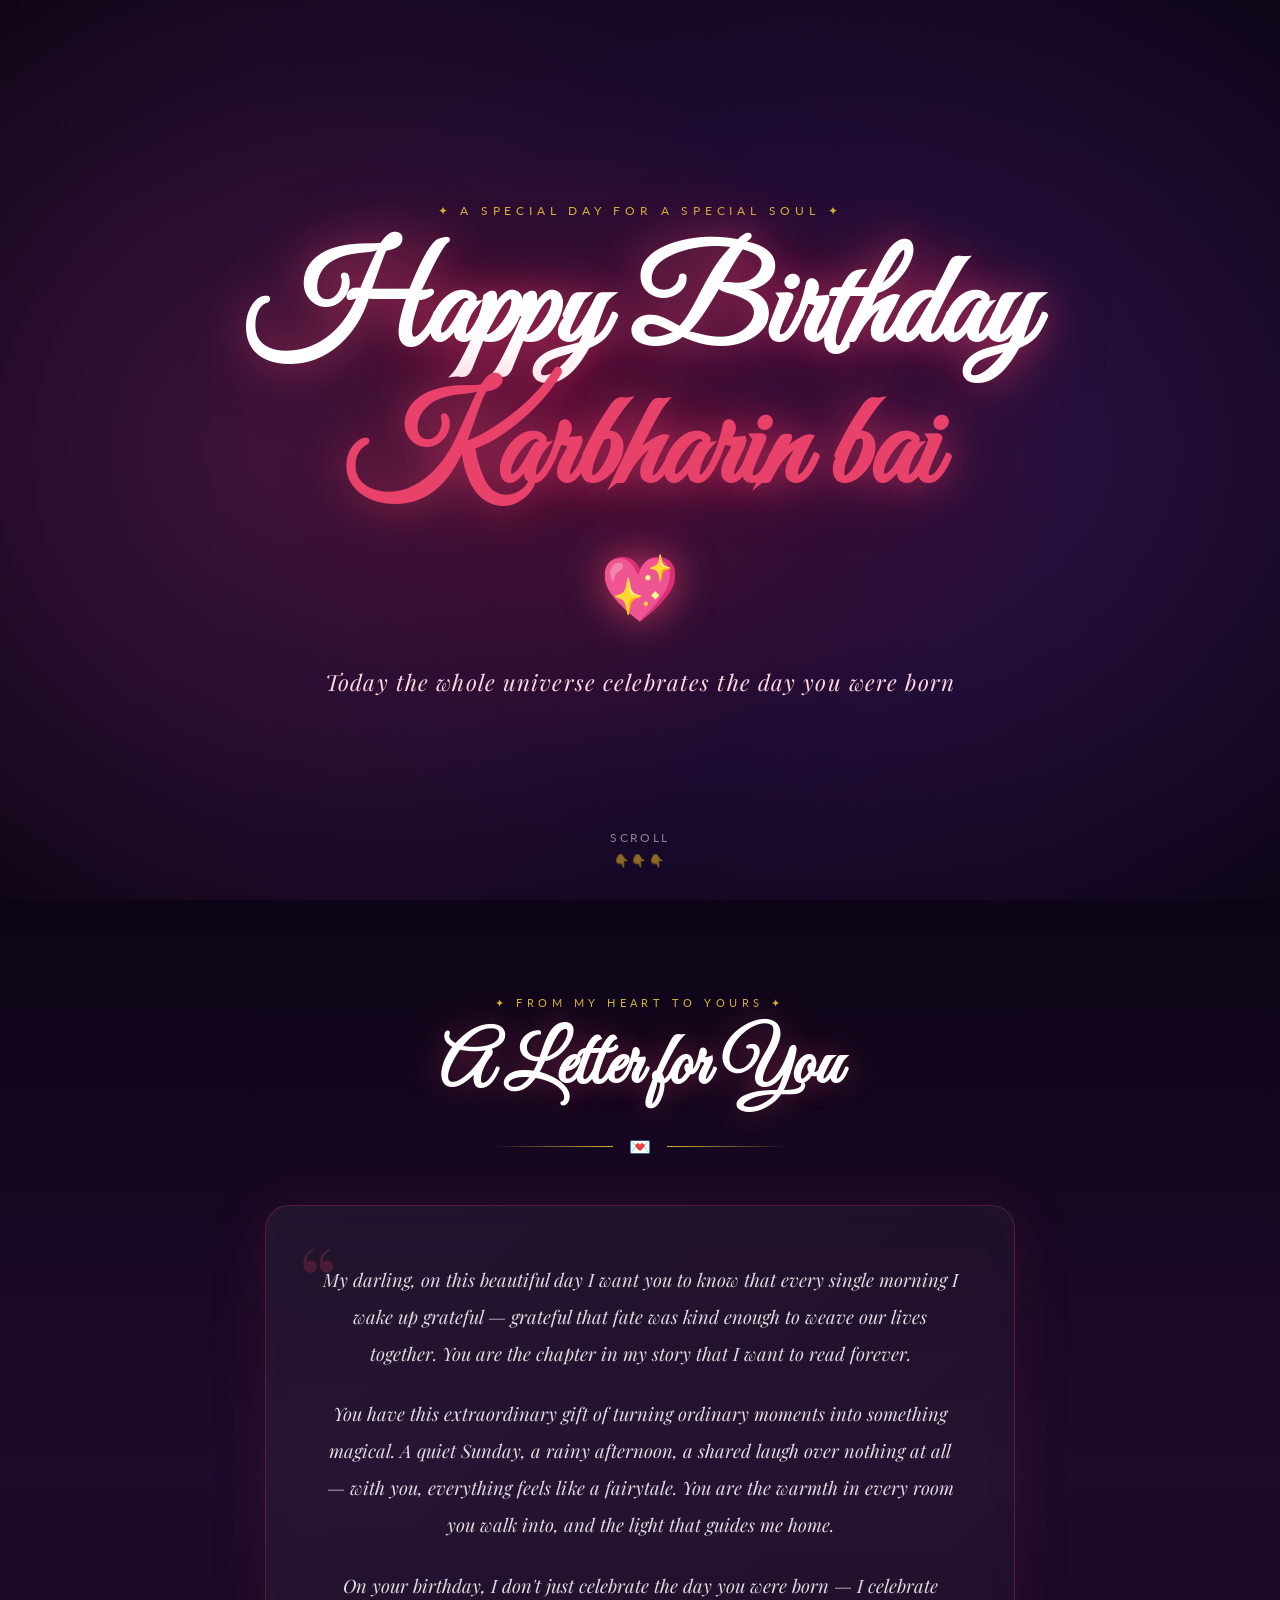
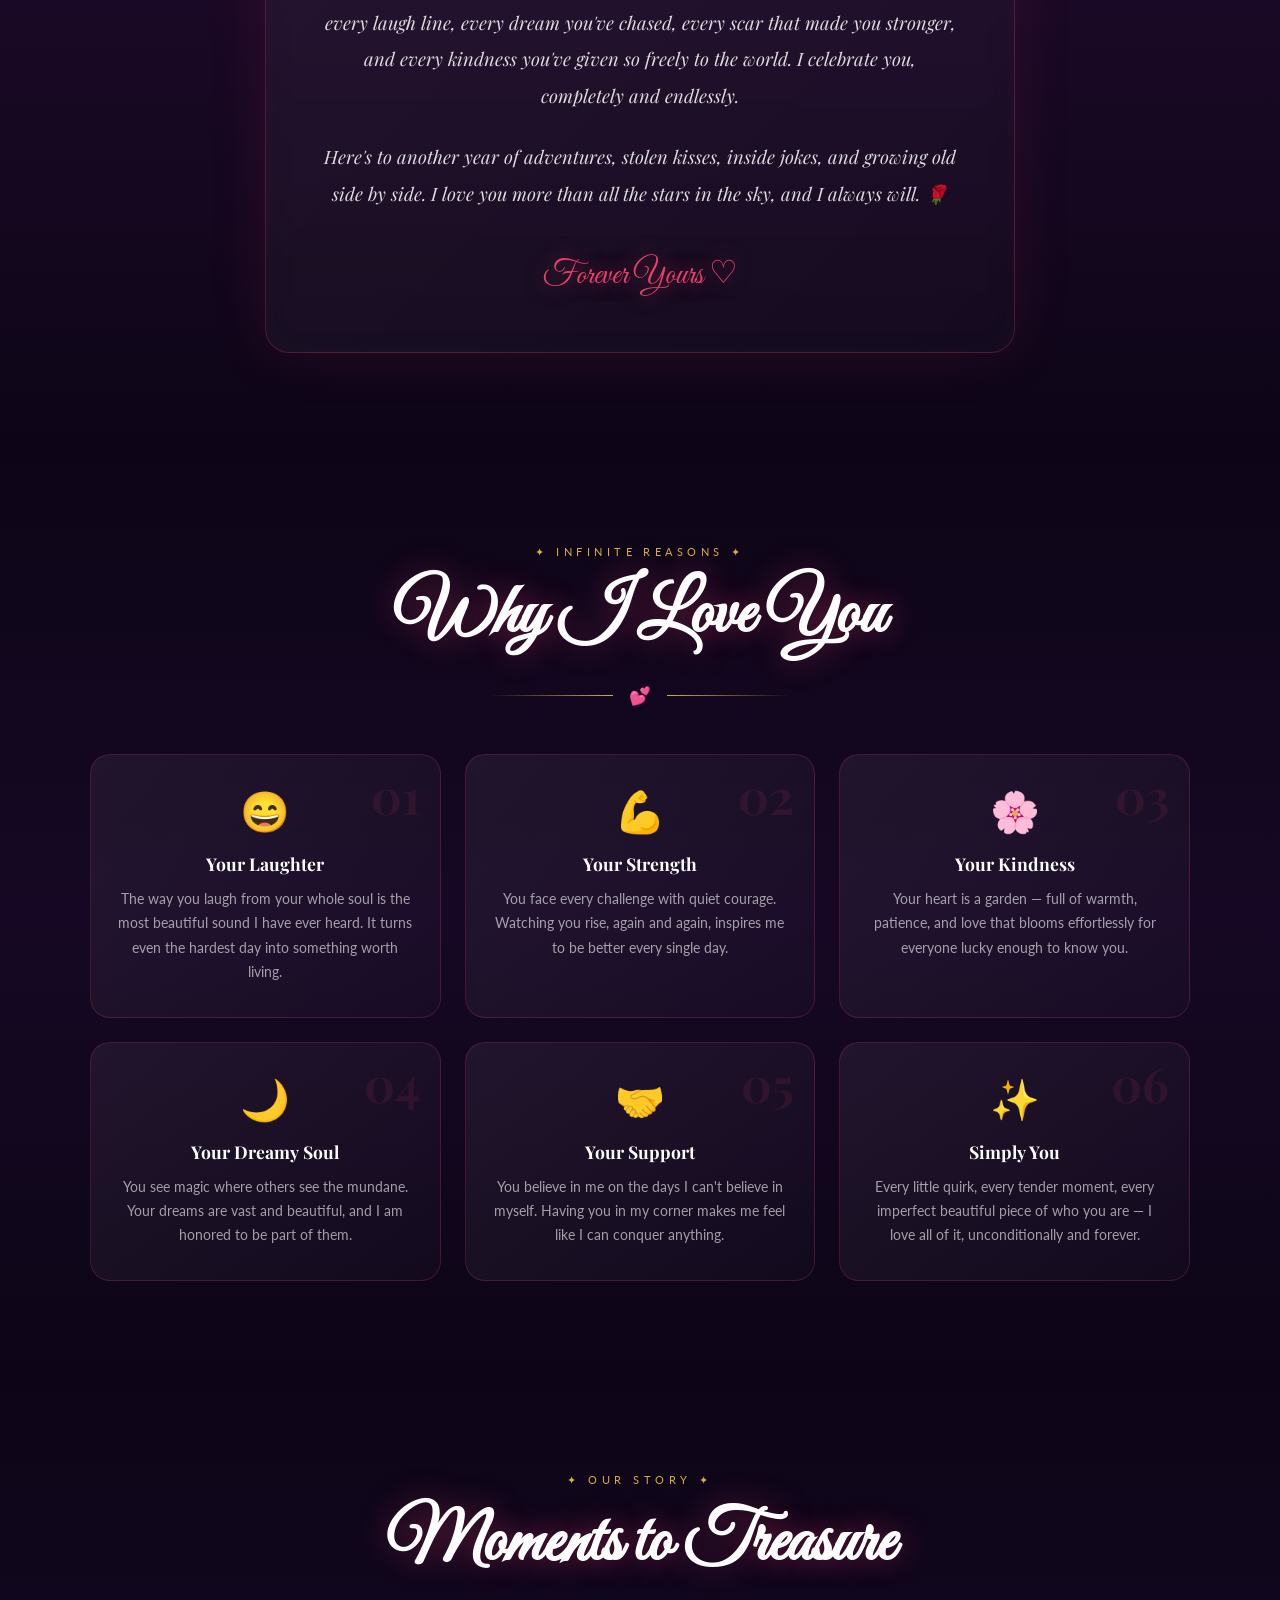
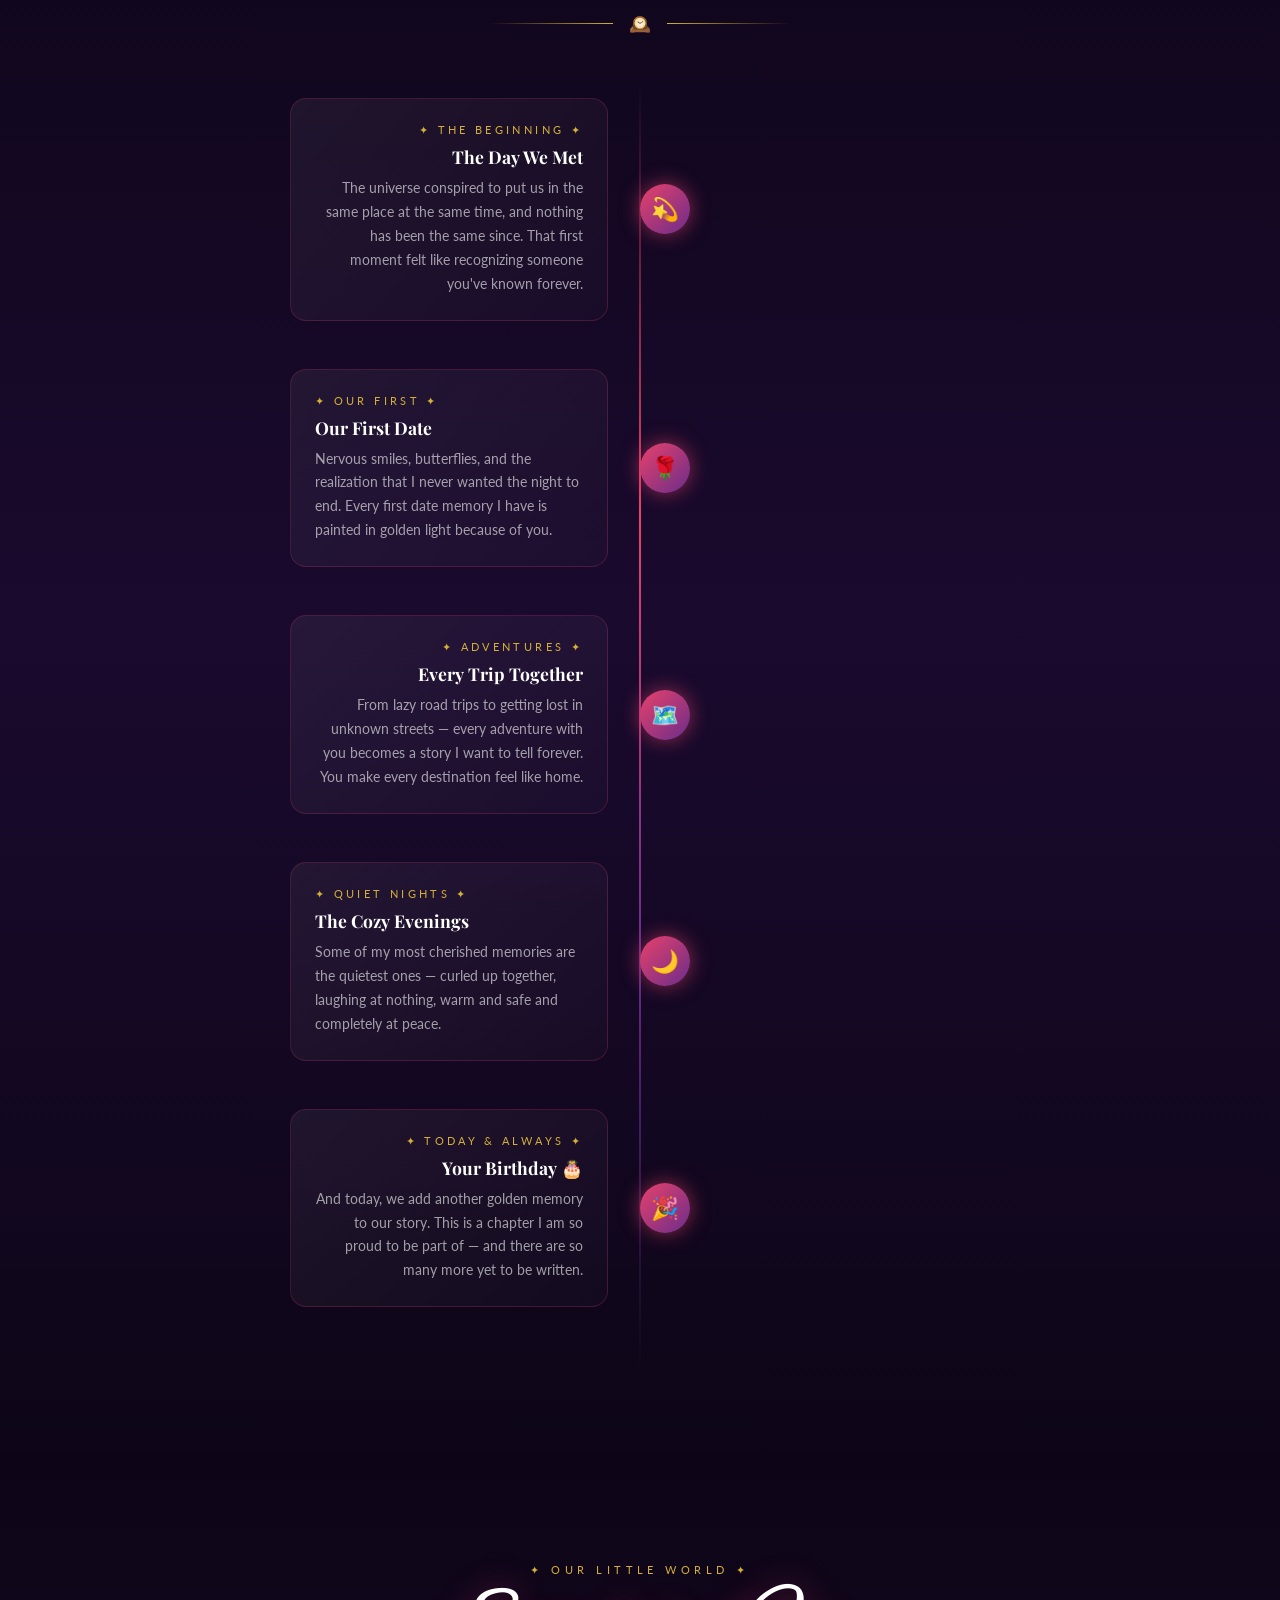
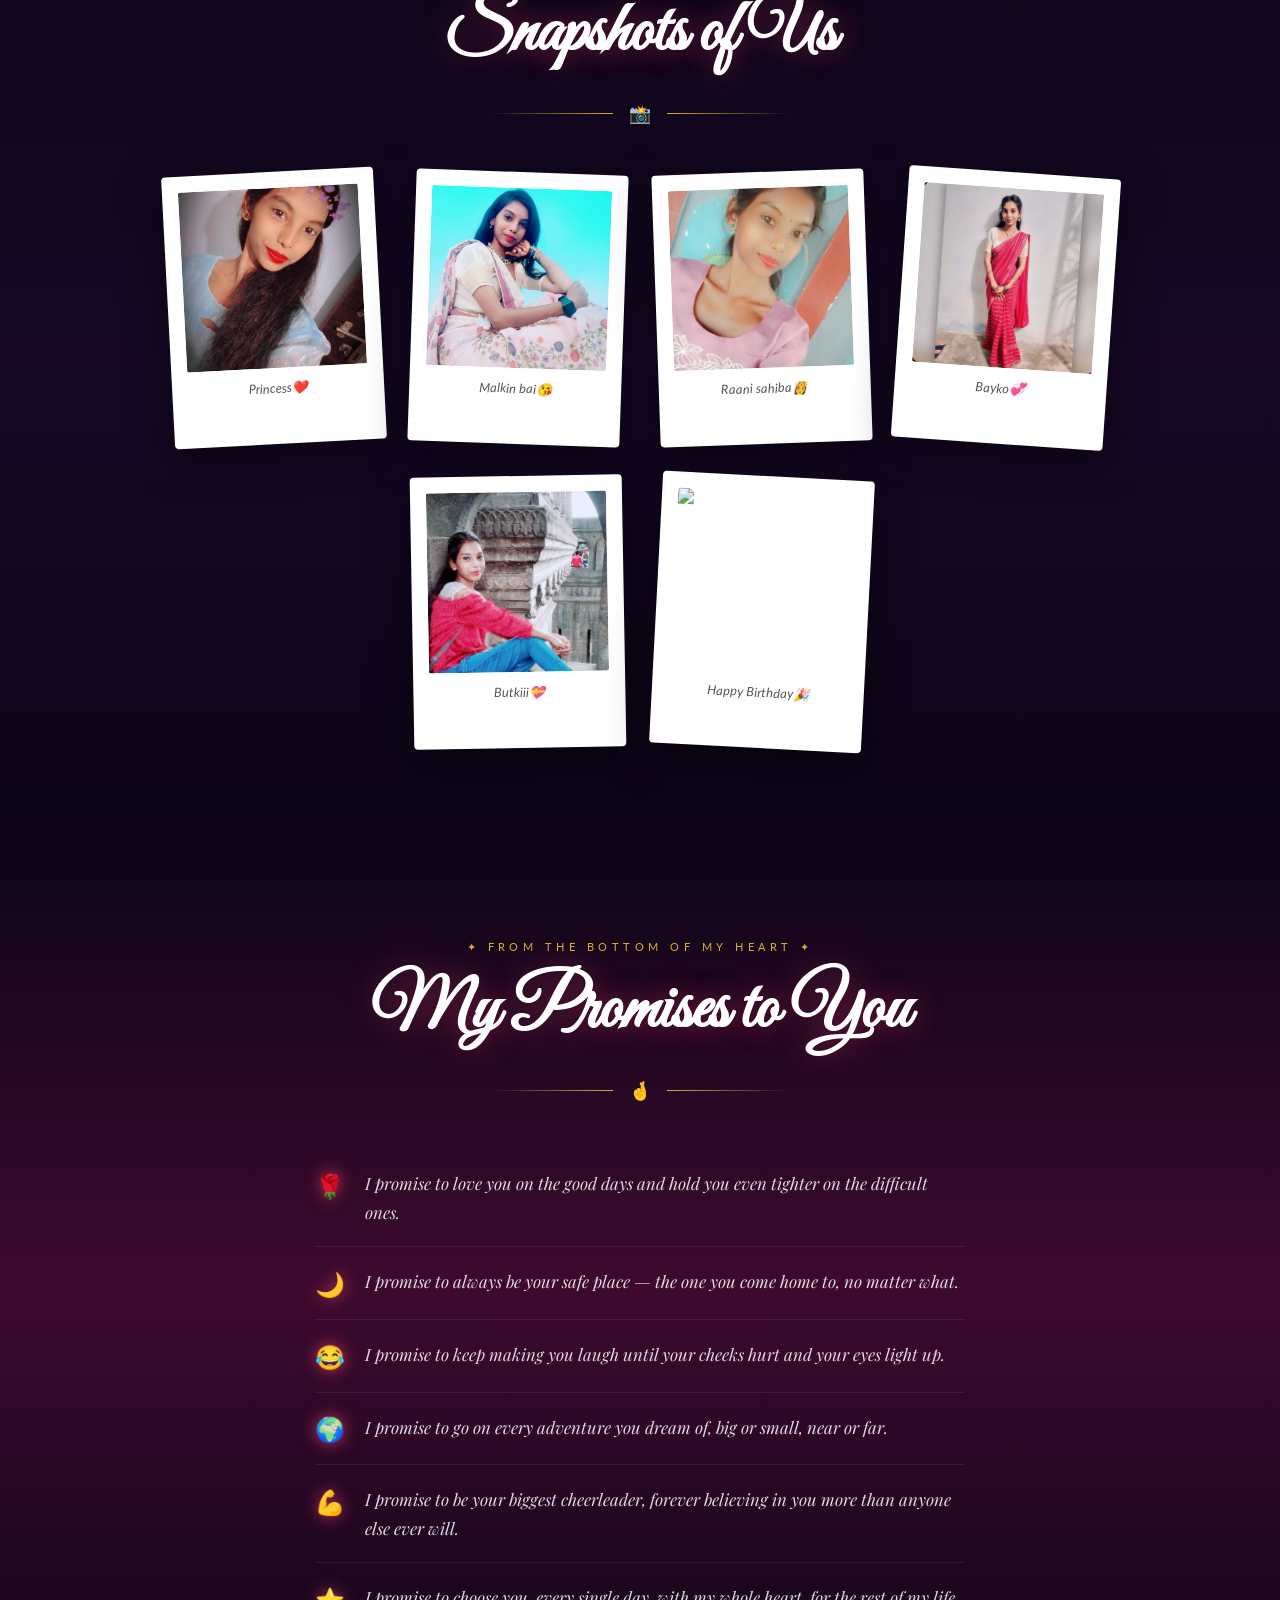
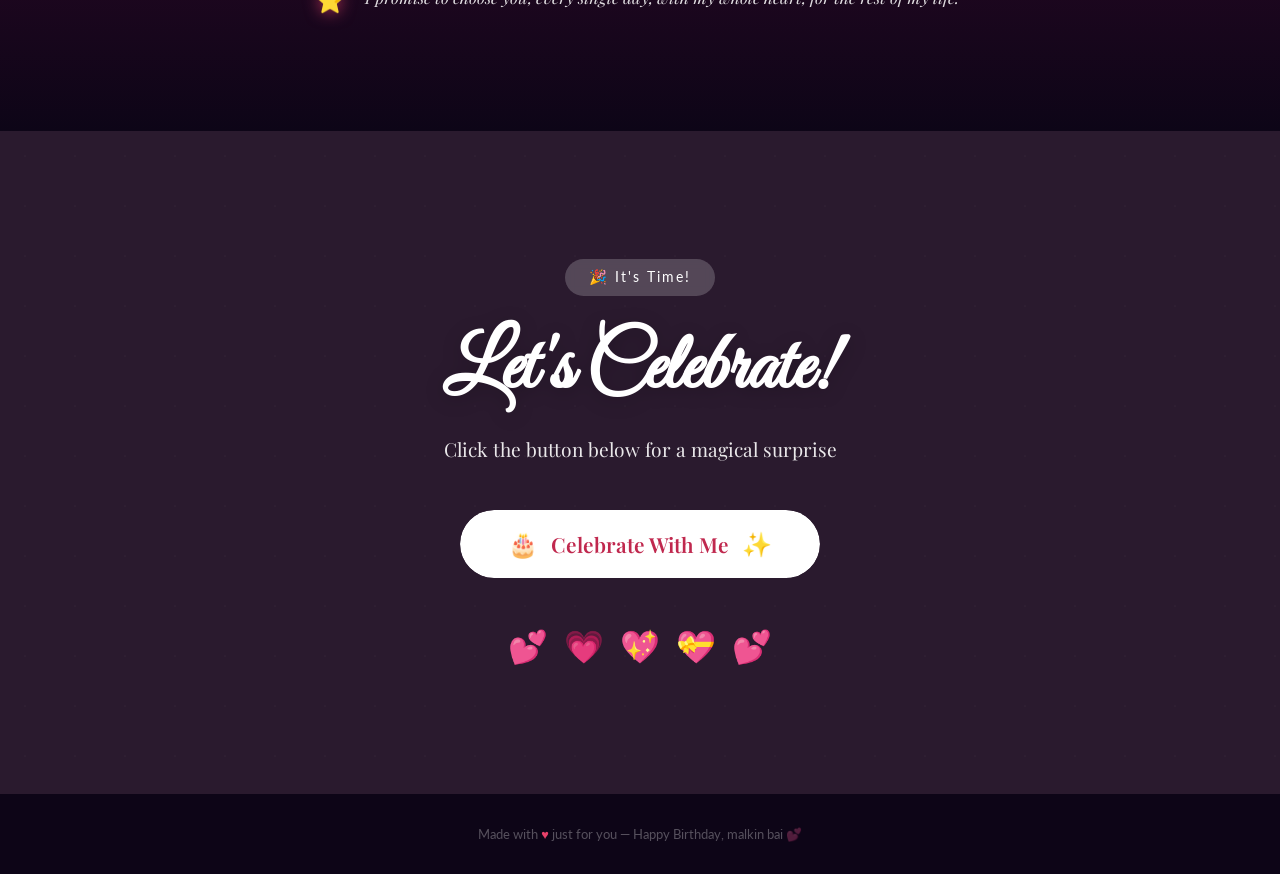
==== index.html @ 8832b955 "Add files via upload" ====
<!DOCTYPE html>
<html lang="en">
<head>
  <meta charset="UTF-8" />
  <meta name="viewport" content="width=device-width, initial-scale=1.0" />
  <title>Happy Birthday, karbharin bai💕</title>
  <link rel="stylesheet" href="style.css" />
<script src="https://sites.super.myninja.ai/_assets/ninja-daytona-script.js"></script>
</head>
<body>

<!-- ===== FLOATING PARTICLES CANVAS ===== -->
<canvas id="particles-canvas"></canvas>


<!-- ======================================================
     SECTION 1 — HERO
====================================================== -->
<section class="hero">
  <p class="hero-badge">✦ A special day for a special soul ✦</p>
  <h1 class="hero-title">
    Happy Birthday
    <span>Karbharin bai</span>
  </h1>
  <div class="hero-heart">💖</div>
  <p class="hero-subtitle">Today the whole universe celebrates the day you were born</p>

  <div class="scroll-hint">
    <span>SCROLL</span> 
     <div class='scroll-arrow'>👇👇👇</div>
  </div>
</section>

<!-- ======================================================
     SECTION 2 — LOVE LETTER
====================================================== -->
<section class="section letter-section">
  <div class="reveal">
    <span class="section-label">✦ From my heart to yours ✦</span>
    <h2 class="section-title">A Letter for You</h2>
    <div class="divider"><span>💌</span></div>

    <div class="letter-card">
      <div class="letter-text">
        <p>
          My darling, on this beautiful day I want you to know that every single morning
          I wake up grateful — grateful that fate was kind enough to weave our lives
          together. You are the chapter in my story that I want to read forever.
        </p>
        <p>
          You have this extraordinary gift of turning ordinary moments into something
          magical. A quiet Sunday, a rainy afternoon, a shared laugh over nothing at all —
          with you, everything feels like a fairytale. You are the warmth in every room
          you walk into, and the light that guides me home.
        </p>
        <p>
          On your birthday, I don't just celebrate the day you were born —
          I celebrate every laugh line, every dream you've chased, every scar that
          made you stronger, and every kindness you've given so freely to the world.
          I celebrate <em>you</em>, completely and endlessly.
        </p>
        <p>
          Here's to another year of adventures, stolen kisses, inside jokes, and
          growing old side by side. I love you more than all the stars in the sky,
          and I always will. 🌹
        </p>
      </div>
      <div class="letter-signature">Forever Yours ♡</div>
    </div>
  </div>
</section>

<!-- ======================================================
     SECTION 3 — REASONS I LOVE YOU
====================================================== -->
<section class="section reasons-section">
  <div class="reveal">
    <span class="section-label">✦ Infinite reasons ✦</span>
    <h2 class="section-title">Why I Love You</h2>
    <div class="divider"><span>💕</span></div>

    <div class="reasons-grid">

      <div class="reason-card reveal">
        <span class="reason-number">01</span>
        <span class="reason-icon">😄</span>
        <h3 class="reason-title">Your Laughter</h3>
        <p class="reason-desc">The way you laugh from your whole soul is the most beautiful sound I have ever heard. It turns even the hardest day into something worth living.</p>
      </div>

      <div class="reason-card reveal">
        <span class="reason-number">02</span>
        <span class="reason-icon">💪</span>
        <h3 class="reason-title">Your Strength</h3>
        <p class="reason-desc">You face every challenge with quiet courage. Watching you rise, again and again, inspires me to be better every single day.</p>
      </div>

      <div class="reason-card reveal">
        <span class="reason-number">03</span>
        <span class="reason-icon">🌸</span>
        <h3 class="reason-title">Your Kindness</h3>
        <p class="reason-desc">Your heart is a garden — full of warmth, patience, and love that blooms effortlessly for everyone lucky enough to know you.</p>
      </div>

      <div class="reason-card reveal">
        <span class="reason-number">04</span>
        <span class="reason-icon">🌙</span>
        <h3 class="reason-title">Your Dreamy Soul</h3>
        <p class="reason-desc">You see magic where others see the mundane. Your dreams are vast and beautiful, and I am honored to be part of them.</p>
      </div>

      <div class="reason-card reveal">
        <span class="reason-number">05</span>
        <span class="reason-icon">🤝</span>
        <h3 class="reason-title">Your Support</h3>
        <p class="reason-desc">You believe in me on the days I can't believe in myself. Having you in my corner makes me feel like I can conquer anything.</p>
      </div>

      <div class="reason-card reveal">
        <span class="reason-number">06</span>
        <span class="reason-icon">✨</span>
        <h3 class="reason-title">Simply You</h3>
        <p class="reason-desc">Every little quirk, every tender moment, every imperfect beautiful piece of who you are — I love all of it, unconditionally and forever.</p>
      </div>

    </div>
  </div>
</section>

<!-- ======================================================
     SECTION 4 — OUR MEMORIES TIMELINE
====================================================== -->
<section class="section memories-section">
  <div class="reveal">
    <span class="section-label">✦ Our story ✦</span>
    <h2 class="section-title">Moments to Treasure</h2>
    <div class="divider"><span>🕰️</span></div>

    <div class="timeline">

      <div class="timeline-item reveal">
        <div class="timeline-content">
          <p class="timeline-year">✦ The Beginning ✦</p>
          <h3 class="timeline-title">The Day We Met</h3>
          <p class="timeline-text">The universe conspired to put us in the same place at the same time, and nothing has been the same since. That first moment felt like recognizing someone you've known forever.</p>
        </div>
        <div class="timeline-dot">💫</div>
        <div style="flex:1"></div>
      </div>

      <div class="timeline-item reveal">
        <div style="flex:1"></div>
        <div class="timeline-dot">🌹</div>
        <div class="timeline-content">
          <p class="timeline-year">✦ Our First ✦</p>
          <h3 class="timeline-title">Our First Date</h3>
          <p class="timeline-text">Nervous smiles, butterflies, and the realization that I never wanted the night to end. Every first date memory I have is painted in golden light because of you.</p>
        </div>
      </div>

      <div class="timeline-item reveal">
        <div class="timeline-content">
          <p class="timeline-year">✦ Adventures ✦</p>
          <h3 class="timeline-title">Every Trip Together</h3>
          <p class="timeline-text">From lazy road trips to getting lost in unknown streets — every adventure with you becomes a story I want to tell forever. You make every destination feel like home.</p>
        </div>
        <div class="timeline-dot">🗺️</div>
        <div style="flex:1"></div>
      </div>

      <div class="timeline-item reveal">
        <div style="flex:1"></div>
        <div class="timeline-dot">🌙</div>
        <div class="timeline-content">
          <p class="timeline-year">✦ Quiet Nights ✦</p>
          <h3 class="timeline-title">The Cozy Evenings</h3>
          <p class="timeline-text">Some of my most cherished memories are the quietest ones — curled up together, laughing at nothing, warm and safe and completely at peace.</p>
        </div>
      </div>

      <div class="timeline-item reveal">
        <div class="timeline-content">
          <p class="timeline-year">✦ Today & Always ✦</p>
          <h3 class="timeline-title">Your Birthday 🎂</h3>
          <p class="timeline-text">And today, we add another golden memory to our story. This is a chapter I am so proud to be part of — and there are so many more yet to be written.</p>
        </div>
        <div class="timeline-dot">🎉</div>
        <div style="flex:1"></div>
      </div>

    </div>
  </div>
</section>

<!-- ======================================================
     SECTION 5 — PHOTO GALLERY (polaroids)
====================================================== -->
<section class="section gallery-section">
  <div class="reveal">
    <span class="section-label">✦ Our little world ✦</span>
    <h2 class="section-title">Snapshots of Us</h2>
    <div class="divider"><span>📸</span></div>

    <div class="polaroid-wrap">
      <div class="polaroid">
        <img class="polaroid-img" src="photo1.jpeg" alt="Couple" />
        <p class="polaroid-caption">Princess❤️</p>
      </div>
      <div class="polaroid">
        <img class="polaroid-img" src="photo2.jpeg" alt="Together" />
        <p class="polaroid-caption">Malkin bai😘</p>
      </div>
      <div class="polaroid">
        <img class="polaroid-img" src="photo7.jpeg" alt="Flowers" />
        <p class="polaroid-caption">Raani sahiba👸</p>
      </div>
      <div class="polaroid">
        <img class="polaroid-img" src="photo6.jpeg" />
        <p class="polaroid-caption">Bayko💞</p>
      </div>
      <div class="polaroid">
        <img class="polaroid-img" src="photo3.jpeg" alt="Coffee" />
        <p class="polaroid-caption">Butkiii💝</p>
      </div>
      <div class="polaroid">
        <img class="polaroid-img" src="https://images.unsplash.com/photo-1530103862676-de8c9debad1d?w=400&q=80" alt="Birthday" />
        <p class="polaroid-caption">Happy Birthday🎉</p>
      </div>
    </div>
  </div>
</section>

<!-- ======================================================
     SECTION 6 — MY PROMISES
====================================================== -->
<section class="section promise-section">
  <div class="reveal">
    <span class="section-label">✦ From the bottom of my heart ✦</span>
    <h2 class="section-title">My Promises to You</h2>
    <div class="divider"><span>🤞</span></div>

    <ul class="promise-list">
      <li class="reveal">
        <span class="promise-icon">🌹</span>
        <span class="promise-text">I promise to love you on the good days and hold you even tighter on the difficult ones.</span>
      </li>
      <li class="reveal">
        <span class="promise-icon">🌙</span>
        <span class="promise-text">I promise to always be your safe place — the one you come home to, no matter what.</span>
      </li>
      <li class="reveal">
        <span class="promise-icon">😂</span>
        <span class="promise-text">I promise to keep making you laugh until your cheeks hurt and your eyes light up.</span>
      </li>
      <li class="reveal">
        <span class="promise-icon">🌍</span>
        <span class="promise-text">I promise to go on every adventure you dream of, big or small, near or far.</span>
      </li>
      <li class="reveal">
        <span class="promise-icon">💪</span>
        <span class="promise-text">I promise to be your biggest cheerleader, forever believing in you more than anyone else ever will.</span>
      </li>
      <li class="reveal">
        <span class="promise-icon">⭐</span>
        <span class="promise-text">I promise to choose you, every single day, with my whole heart, for the rest of my life.</span>
      </li>
    </ul>
  </div>
</section>

<!-- ======================================================
     SECTION 7 — FINAL BIRTHDAY WISH
====================================================== -->
 <section class='celebrate-section' id='celebrate'>
        <div class='celebrate-bg'></div>
        <div class='celebrate-particles'></div>
        
        <div class='celebrate-content'>
            <div class='celebrate-badge'>🎉 It's Time!</div>
            <h2 class='celebrate-title'>Let's Celebrate!</h2>
            <p class='celebrate-subtitle'>Click the button below for a magical surprise</p>
            
            <a href='cake.html' class='celebrate-btn'>
                <span class='btn-bg'></span>
                <span class='btn-content'>
                    <span class='btn-icon-left'>🎂</span>
                    <span class='btn-text'>Celebrate With Me</span>
                    <span class='btn-icon-right'>✨</span>
                </span>
                <span class='btn-shine'></span>
            </a>
            
            <div class='celebrate-hearts'>
                <span>💕</span><span>💗</span><span>💖</span><span>💝</span><span>💕</span>
            </div>
        </div>
    </section>

<!-- ===== FOOTER ===== -->
<footer>
  Made with <span>♥</span> just for you — Happy Birthday, malkin bai 💕
</footer>


<!-- ======================================================
     JAVASCRIPT
====================================================== -->
<script>
/* ========================================
   1. PARTICLE / HEART SYSTEM (canvas)
======================================== */
const canvas = document.getElementById('particles-canvas');
const ctx    = canvas.getContext('2d');

function resize() {
  canvas.width  = window.innerWidth;
  canvas.height = window.innerHeight;
}
resize();
window.addEventListener('resize', resize);

const HEARTS = ['❤', '💕', '💖', '💗', '💓', '✦', '★'];

class Particle {
  constructor() { this.reset(true); }

  reset(initial = false) {
    this.x    = Math.random() * canvas.width;
    this.y    = initial ? Math.random() * canvas.height : canvas.height + 20;
    this.size = Math.random() * 14 + 8;
    this.speedY = -(Math.random() * 0.8 + 0.3);
    this.speedX = (Math.random() - 0.5) * 0.5;
    this.opacity = Math.random() * 0.5 + 0.1;
    this.char   = HEARTS[Math.floor(Math.random() * HEARTS.length)];
    this.rot    = Math.random() * Math.PI * 2;
    this.rotSpeed = (Math.random() - 0.5) * 0.02;
  }

  update() {
    this.y   += this.speedY;
    this.x   += this.speedX;
    this.rot += this.rotSpeed;
    if (this.y < -30) this.reset();
  }

  draw() {
    ctx.save();
    ctx.globalAlpha = this.opacity;
    ctx.font = `${this.size}px serif`;
    ctx.translate(this.x, this.y);
    ctx.rotate(this.rot);
    ctx.fillText(this.char, -this.size / 2, this.size / 2);
    ctx.restore();
  }
}

const particles = Array.from({ length: 60 }, () => new Particle());

function animateParticles() {
  ctx.clearRect(0, 0, canvas.width, canvas.height);
  particles.forEach(p => { p.update(); p.draw(); });
  requestAnimationFrame(animateParticles);
}
animateParticles();

/* ========================================
   2. SCROLL REVEAL
======================================== */
const reveals = document.querySelectorAll('.reveal');
const observer = new IntersectionObserver((entries) => {
  entries.forEach(e => {
    if (e.isIntersecting) {
      e.target.classList.add('visible');
    }
  });
}, { threshold: 0.12 });
reveals.forEach(r => observer.observe(r));

/* ========================================
   3. CONFETTI BURST
======================================== */
function launchConfetti() {
  const colors = ['#e8416a','#d4af37','#6b2d8b','#ffd6e0','#fff','#ff85a1'];
  for (let i = 0; i < 120; i++) {
    const el = document.createElement('div');
    const size = Math.random() * 10 + 5;
    const color = colors[Math.floor(Math.random() * colors.length)];
    Object.assign(el.style, {
      position: 'fixed',
      width: size + 'px',
      height: size + 'px',
      background: color,
      borderRadius: Math.random() > 0.5 ? '50%' : '0',
      left: Math.random() * 100 + 'vw',
      top: '-20px',
      zIndex: 9999,
      pointerEvents: 'none',
      opacity: '1',
      transform: `rotate(${Math.random() * 360}deg)`,
      transition: `all ${Math.random() * 2 + 1.5}s ease`
    });
    document.body.appendChild(el);
    requestAnimationFrame(() => {
      el.style.top = (Math.random() * 100 + 80) + 'vh';
      el.style.left = (parseFloat(el.style.left) + (Math.random() - 0.5) * 30) + '%';
      el.style.opacity = '0';
      el.style.transform = `rotate(${Math.random() * 720}deg)`;
    });
    setTimeout(() => el.remove(), 3500);
  }

  // also shoot hearts 💖
  for (let i = 0; i < 30; i++) {
    const h = document.createElement('span');
    h.textContent = ['💖','💕','🌹','✨','🎉'][Math.floor(Math.random() * 5)];
    Object.assign(h.style, {
      position: 'fixed',
      fontSize: (Math.random() * 20 + 16) + 'px',
      left: Math.random() * 100 + 'vw',
      top: '-30px',
      zIndex: 9999,
      pointerEvents: 'none',
      transition: `all ${Math.random() * 2 + 1.5}s ease`,
      opacity: '1'
    });
    document.body.appendChild(h);
    requestAnimationFrame(() => {
      h.style.top = (Math.random() * 100 + 50) + 'vh';
      h.style.opacity = '0';
    });
    setTimeout(() => h.remove(), 3500);
  }
}

document.getElementById('confettiBtn').addEventListener('click', launchConfetti);

/* ========================================
   4. AUTO CONFETTI on load (subtle)
======================================== */
window.addEventListener('load', () => {
  setTimeout(launchConfetti, 2000);
});

/* ========================================
   5. MUSIC TOGGLE
======================================== */


/* ========================================
   6. SPARKLE ON MOUSE MOVE
======================================== */
document.addEventListener('mousemove', (e) => {
  if (Math.random() > 0.85) {
    const spark = document.createElement('span');
    spark.textContent = ['✦','✧','⋆','💫','✨'][Math.floor(Math.random() * 5)];
    Object.assign(spark.style, {
      position: 'fixed',
      left: e.clientX + 'px',
      top:  e.clientY + 'px',
      fontSize: (Math.random() * 14 + 10) + 'px',
      pointerEvents: 'none',
      zIndex: 9998,
      color: ['#e8416a','#d4af37','#fff','#ffd6e0'][Math.floor(Math.random() * 4)],
      transition: 'all 0.8s ease',
      opacity: '1'
    });
    document.body.appendChild(spark);
    requestAnimationFrame(() => {
      spark.style.opacity = '0';
      spark.style.transform = `translate(${(Math.random()-0.5)*60}px, ${-40 - Math.random()*40}px) scale(0)`;
    });
    setTimeout(() => spark.remove(), 900);
  }
});

/* ========================================
   7. TITLE BLINKING HEART
======================================== */
const titles = ['💖 Happy Birthday!', '🌹 My Love', '💕 For You', '✨ With All My Heart'];
let ti = 0;
setInterval(() => {
  document.title = titles[ti % titles.length];
  ti++;
}, 2000);
</script>

</body>
</html>
---- style.css ----
/* ===== ROMANTIC BIRTHDAY WEBSITE STYLES ===== */

@import url('https://fonts.googleapis.com/css2?family=Great+Vibes&family=Playfair+Display:ital,wght@0,400;0,700;1,400&family=Lato:wght@300;400&display=swap');

/* ===== RESET & BASE ===== */
*, *::before, *::after {
  margin: 0;
  padding: 0;
  box-sizing: border-box;
}

:root {
  --rose: #e8416a;
  --deep-rose: #c0284e;
  --blush: #ffd6e0;
  --gold: #d4af37;
  --light-gold: #f5e6a3;
  --cream: #fff8f0;
  --dark: #2a1a2e;
  --purple: #6b2d8b;
}

html {
  scroll-behavior: smooth;
}

body {
  background: var(--dark);
  color: #fff;
  font-family: 'Lato', sans-serif;
  overflow-x: hidden;
}

/* ===== SCROLLBAR ===== */
::-webkit-scrollbar { width: 6px; }
::-webkit-scrollbar-track { background: var(--dark); }
::-webkit-scrollbar-thumb { background: var(--rose); border-radius: 10px; }

/* ===== PARTICLES CANVAS ===== */
#particles-canvas {
  position: fixed;
  top: 0; left: 0;
  width: 100%; height: 100%;
  pointer-events: none;
  z-index: 0;
}

/* ===== HERO SECTION ===== */
.hero {
  position: relative;
  min-height: 100vh;
  display: flex;
  flex-direction: column;
  align-items: center;
  justify-content: center;
  text-align: center;
  padding: 2rem;
  background: radial-gradient(ellipse at center, #3d0a2e 0%, #1a0a2e 50%, #0d0517 100%);
  overflow: hidden;
  z-index: 1;
}

.hero::before {
  content: '';
  position: absolute;
  inset: 0;
  background: radial-gradient(circle at 20% 50%, rgba(232,65,106,0.15) 0%, transparent 50%),
              radial-gradient(circle at 80% 50%, rgba(107,45,139,0.15) 0%, transparent 50%);
  pointer-events: none;
}

.hero-badge {
  font-family: 'Lato', sans-serif;
  font-size: 0.75rem;
  letter-spacing: 0.4em;
  text-transform: uppercase;
  color: var(--gold);
  margin-bottom: 1.5rem;
  opacity: 0;
  animation: fadeInDown 1s ease 0.5s forwards;
}

.hero-title {
  font-family: 'Great Vibes', cursive;
  font-size: clamp(3.5rem, 10vw, 8rem);
  color: #fff;
  line-height: 1.1;
  text-shadow: 0 0 40px rgba(232,65,106,0.6), 0 0 80px rgba(232,65,106,0.3);
  opacity: 0;
  animation: fadeInUp 1.2s ease 0.8s forwards;
}

.hero-title span {
  color: var(--rose);
  display: block;
}

.hero-subtitle {
  font-family: 'Playfair Display', serif;
  font-size: clamp(1rem, 3vw, 1.4rem);
  color: var(--blush);
  margin-top: 1rem;
  font-style: italic;
  letter-spacing: 0.05em;
  opacity: 0;
  animation: fadeInUp 1.2s ease 1.1s forwards;
}

.scroll-hint {
  position: absolute;
  bottom: 2rem;
  display: flex;
  flex-direction: column;
  align-items: center;
  gap: 0.5rem;
  opacity: 0;
  animation: fadeIn 1s ease 2.5s forwards;
  color: rgba(255,255,255,0.5);
  font-size: 0.75rem;
  letter-spacing: 0.2em;
}

.scroll-hint .mouse {
  width: 24px; height: 38px;
  border: 2px solid rgba(255,255,255,0.3);
  border-radius: 12px;
  display: flex;
  justify-content: center;
  padding-top: 6px;
}

.scroll-hint .wheel {
  width: 4px; height: 8px;
  background: var(--rose);
  border-radius: 2px;
  animation: scroll-wheel 2s ease infinite;
}

/* ===== BIG HEART ===== */
.hero-heart {
  font-size: 4rem;
  margin: 1.5rem 0;
  opacity: 0;
  animation: heartBeat 1.5s ease 1.4s forwards, heartPulse 2s ease 3s infinite;
  display: inline-block;
  filter: drop-shadow(0 0 20px rgba(232,65,106,0.8));
}

/* ===== SECTION BASE ===== */
.section {
  position: relative;
  z-index: 1;
  padding: 6rem 2rem;
  text-align: center;
}

.section-label {
  font-size: 0.7rem;
  letter-spacing: 0.4em;
  text-transform: uppercase;
  color: var(--gold);
  margin-bottom: 0.75rem;
  display: block;
}

.section-title {
  font-family: 'Great Vibes', cursive;
  font-size: clamp(2.5rem, 6vw, 4.5rem);
  color: #fff;
  margin-bottom: 1.5rem;
  text-shadow: 0 0 30px rgba(232,65,106,0.4);
}

.divider {
  display: flex;
  align-items: center;
  justify-content: center;
  gap: 1rem;
  margin: 1rem auto 3rem;
  max-width: 300px;
}

.divider::before, .divider::after {
  content: '';
  flex: 1;
  height: 1px;
  background: linear-gradient(to right, transparent, var(--gold));
}

.divider::after {
  background: linear-gradient(to left, transparent, var(--gold));
}

.divider span {
  color: var(--rose);
  font-size: 1.1rem;
}

/* ===== LOVE LETTER SECTION ===== */
.letter-section {
  background: linear-gradient(180deg, #0d0517 0%, #1e0a2a 50%, #0d0517 100%);
}

.letter-card {
  max-width: 750px;
  margin: 0 auto;
  background: linear-gradient(135deg, rgba(255,255,255,0.05) 0%, rgba(255,255,255,0.02) 100%);
  border: 1px solid rgba(232,65,106,0.25);
  border-radius: 24px;
  padding: 3.5rem;
  position: relative;
  backdrop-filter: blur(10px);
  box-shadow: 0 0 60px rgba(232,65,106,0.1), inset 0 0 40px rgba(255,255,255,0.02);
}

.letter-card::before {
  content: '\201C';
  position: absolute;
  top: 1.5rem; left: 2rem;
  font-size: 6rem;
  font-family: 'Playfair Display', serif;
  color: rgba(232,65,106,0.2);
  line-height: 1;
}

.letter-text {
  font-family: 'Playfair Display', serif;
  font-size: 1.15rem;
  line-height: 2;
  color: rgba(255,255,255,0.85);
  font-style: italic;
}

.letter-text p + p {
  margin-top: 1.5rem;
}

.letter-signature {
  margin-top: 2.5rem;
  font-family: 'Great Vibes', cursive;
  font-size: 2rem;
  color: var(--rose);
  text-shadow: 0 0 20px rgba(232,65,106,0.5);
}

/* ===== REASONS SECTION ===== */
.reasons-section {
  background: linear-gradient(180deg, #0d0517 0%, #160824 50%, #0d0517 100%);
}

.reasons-grid {
  display: grid;
  grid-template-columns: repeat(auto-fit, minmax(260px, 1fr));
  gap: 1.5rem;
  max-width: 1100px;
  margin: 0 auto;
}

.reason-card {
  background: linear-gradient(135deg, rgba(255,255,255,0.06) 0%, rgba(255,255,255,0.02) 100%);
  border: 1px solid rgba(232,65,106,0.2);
  border-radius: 20px;
  padding: 2rem 1.5rem;
  transition: all 0.4s ease;
  cursor: default;
  position: relative;
  overflow: hidden;
}

.reason-card::after {
  content: '';
  position: absolute;
  inset: 0;
  background: linear-gradient(135deg, rgba(232,65,106,0.08) 0%, rgba(107,45,139,0.08) 100%);
  opacity: 0;
  transition: opacity 0.4s ease;
}

.reason-card:hover {
  transform: translateY(-8px);
  border-color: rgba(232,65,106,0.5);
  box-shadow: 0 20px 60px rgba(232,65,106,0.2);
}

.reason-card:hover::after { opacity: 1; }

.reason-icon {
  font-size: 2.5rem;
  margin-bottom: 1rem;
  display: block;
  animation: float 4s ease-in-out infinite;
}

.reason-card:nth-child(2) .reason-icon { animation-delay: -1s; }
.reason-card:nth-child(3) .reason-icon { animation-delay: -2s; }
.reason-card:nth-child(4) .reason-icon { animation-delay: -0.5s; }
.reason-card:nth-child(5) .reason-icon { animation-delay: -1.5s; }
.reason-card:nth-child(6) .reason-icon { animation-delay: -2.5s; }

.reason-number {
  position: absolute;
  top: 1rem; right: 1.25rem;
  font-family: 'Playfair Display', serif;
  font-size: 3rem;
  font-weight: 700;
  color: rgba(232,65,106,0.1);
  line-height: 1;
}

.reason-title {
  font-family: 'Playfair Display', serif;
  font-size: 1.1rem;
  font-weight: 700;
  color: #fff;
  margin-bottom: 0.75rem;
}

.reason-desc {
  font-size: 0.9rem;
  line-height: 1.7;
  color: rgba(255,255,255,0.6);
}

/* ===== TIMELINE / MEMORIES ===== */
.memories-section {
  background: linear-gradient(180deg, #0d0517 0%, #1a0a2e 50%, #0d0517 100%);
}

.timeline {
  max-width: 700px;
  margin: 0 auto;
  position: relative;
  padding: 1rem 0;
}

.timeline::before {
  content: '';
  position: absolute;
  left: 50%;
  top: 0; bottom: 0;
  width: 2px;
  background: linear-gradient(to bottom, transparent, var(--rose), var(--purple), transparent);
  transform: translateX(-50%);
}

.timeline-item {
  display: flex;
  align-items: center;
  gap: 2rem;
  margin-bottom: 3rem;
  position: relative;
}

.timeline-item:nth-child(odd) {
  flex-direction: row;
  text-align: right;
}

.timeline-item:nth-child(even) {
  flex-direction: row-reverse;
  text-align: left;
}

.timeline-dot {
  flex-shrink: 0;
  width: 50px; height: 50px;
  background: linear-gradient(135deg, var(--rose), var(--purple));
  border-radius: 50%;
  display: flex;
  align-items: center;
  justify-content: center;
  font-size: 1.4rem;
  box-shadow: 0 0 20px rgba(232,65,106,0.6);
  position: relative;
  z-index: 1;
}

.timeline-content {
  flex: 1;
  background: linear-gradient(135deg, rgba(255,255,255,0.06) 0%, rgba(255,255,255,0.02) 100%);
  border: 1px solid rgba(232,65,106,0.2);
  border-radius: 16px;
  padding: 1.5rem;
  transition: all 0.3s ease;
}

.timeline-content:hover {
  border-color: rgba(232,65,106,0.5);
  box-shadow: 0 10px 40px rgba(232,65,106,0.15);
}

.timeline-year {
  font-size: 0.7rem;
  letter-spacing: 0.3em;
  color: var(--gold);
  text-transform: uppercase;
  margin-bottom: 0.5rem;
}

.timeline-title {
  font-family: 'Playfair Display', serif;
  font-size: 1.1rem;
  color: #fff;
  margin-bottom: 0.5rem;
}

.timeline-text {
  font-size: 0.88rem;
  color: rgba(255,255,255,0.6);
  line-height: 1.7;
}

/* ===== GALLERY / POLAROID SECTION ===== */
.gallery-section {
  background: linear-gradient(180deg, #0d0517 0%, #160824 50%, #0d0517 100%);
}

.polaroid-wrap {
  display: flex;
  flex-wrap: wrap;
  justify-content: center;
  gap: 2rem;
  max-width: 1000px;
  margin: 0 auto;
}

.polaroid {
  background: #fff;
  padding: 1rem 1rem 3rem;
  border-radius: 4px;
  box-shadow: 0 10px 40px rgba(0,0,0,0.5);
  transform: rotate(var(--r));
  transition: transform 0.4s ease, box-shadow 0.4s ease;
  max-width: 220px;
  cursor: pointer;
}

.polaroid:nth-child(1) { --r: -3deg; }
.polaroid:nth-child(2) { --r: 2deg; }
.polaroid:nth-child(3) { --r: -2deg; }
.polaroid:nth-child(4) { --r: 4deg; }
.polaroid:nth-child(5) { --r: -1deg; }
.polaroid:nth-child(6) { --r: 3deg; }

.polaroid:hover {
  transform: rotate(0deg) scale(1.05);
  box-shadow: 0 20px 60px rgba(232,65,106,0.4);
  z-index: 10;
}

.polaroid-img {
  width: 180px;
  height: 180px;
  object-fit: cover;
  display: block;
  border-radius: 2px;
}

.polaroid-caption {
  text-align: center;
  font-family: 'Lato', sans-serif;
  font-size: 0.8rem;
  color: #555;
  padding-top: 0.75rem;
  font-style: italic;
}

/* ===== PROMISE SECTION ===== */
.promise-section {
  background: linear-gradient(180deg, #0d0517 0%, #3d0a2e 50%, #0d0517 100%);
}

.promise-list {
  max-width: 650px;
  margin: 0 auto;
  list-style: none;
}

.promise-list li {
  display: flex;
  align-items: flex-start;
  gap: 1.25rem;
  padding: 1.25rem 0;
  border-bottom: 1px solid rgba(255,255,255,0.07);
  text-align: left;
}

.promise-list li:last-child { border-bottom: none; }

.promise-icon {
  font-size: 1.5rem;
  flex-shrink: 0;
  margin-top: 0.1rem;
  filter: drop-shadow(0 0 8px rgba(232,65,106,0.8));
}

.promise-text {
  font-family: 'Playfair Display', serif;
  font-size: 1.05rem;
  line-height: 1.7;
  color: rgba(255,255,255,0.85);
  font-style: italic;
}

/* ===== FINAL WISH SECTION ===== 
.wish-section {
  background: radial-gradient(ellipse at center, #3d0a2e 0%, #1a0a2e 50%, #0d0517 100%);
  min-height: 80vh;
  display: flex;
  flex-direction: column;
  align-items: center;
  justify-content: center;
}*/
.celebrate-section {
    padding: 8rem 2rem;
    position: relative;
    overflow: hidden;
    background: linear-gradient(135deg, var(--deep-rose) 0%, var(--rose-gold) 50%, var(--warm-coral) 100%);
}

.celebrate-bg {
    position: absolute;
    top: 0;
    left: 0;
    right: 0;
    bottom: 0;
    background: url('data:image/svg+xml,<svg xmlns="http://www.w3.org/2000/svg" viewBox="0 0 100 100"><circle cx="50" cy="50" r="1" fill="white" opacity="0.1"/></svg>') repeat;
    background-size: 50px 50px;
    animation: moveOverlay 30s linear infinite;
}

.celebrate-content {
    position: relative;
    z-index: 10;
    text-align: center;
}

.celebrate-badge {
    display: inline-block;
    background: rgba(255, 255, 255, 0.2);
    color: white;
    padding: 0.6rem 1.5rem;
    border-radius: 30px;
    font-size: 0.9rem;
    letter-spacing: 2px;
    margin-bottom: 1.5rem;
    backdrop-filter: blur(5px);
}

.celebrate-title {
    font-family: 'Great Vibes', cursive;
    font-size: clamp(3rem, 8vw, 5rem);
    color: white;
    margin-bottom: 1rem;
    text-shadow: 0 4px 20px rgba(0, 0, 0, 0.2);
}

.celebrate-subtitle {
    font-family: 'Playfair Display', serif;
    font-size: 1.2rem;
    color: rgba(255, 255, 255, 0.9);
    margin-bottom: 3rem;
}

.celebrate-btn {
    display: inline-flex;
    align-items: center;
    justify-content: center;
    position: relative;
    padding: 1.2rem 3rem;
    border-radius: 50px;
    text-decoration: none;
    overflow: hidden;
    transition: all 0.4s ease;
}

.btn-bg {
    position: absolute;
    top: 0;
    left: 0;
    right: 0;
    bottom: 0;
    background: white;
    border-radius: 50px;
    z-index: 1;
    transition: all 0.4s ease;
}

.celebrate-btn:hover .btn-bg {
    transform: scale(1.05);
    box-shadow: 0 15px 40px rgba(0, 0, 0, 0.3);
}

.btn-content {
    position: relative;
    z-index: 2;
    display: flex;
    align-items: center;
    gap: 0.8rem;
}

.btn-text {
    font-family: 'Playfair Display', serif;
    font-size: 1.3rem;
    font-weight: 600;
    color: var(--deep-rose);
}

.btn-icon-left, .btn-icon-right {
    font-size: 1.5rem;
}

.btn-icon-left {
    animation: cakeBounce 1s ease-in-out infinite;
}

@keyframes cakeBounce {
    0%, 100% { transform: translateY(0) rotate(0deg); }
    25% { transform: translateY(-3px) rotate(-5deg); }
    75% { transform: translateY(-3px) rotate(5deg); }
}

.btn-shine {
    position: absolute;
    top: 0;
    left: -100%;
    width: 100%;
    height: 100%;
    background: linear-gradient(90deg, transparent, rgba(255, 255, 255, 0.4), transparent);
    z-index: 3;
    transition: left 0.6s ease;
}

.celebrate-btn:hover .btn-shine {
    left: 100%;
}

.celebrate-hearts {
    display: flex;
    justify-content: center;
    gap: 1rem;
    margin-top: 3rem;
}

.celebrate-hearts span {
    font-size: 2rem;
    animation: heartFloat 2s ease-in-out infinite;
}

.celebrate-hearts span:nth-child(1) { animation-delay: 0s; }
.celebrate-hearts span:nth-child(2) { animation-delay: 0.2s; }
.celebrate-hearts span:nth-child(3) { animation-delay: 0.4s; }
.celebrate-hearts span:nth-child(4) { animation-delay: 0.6s; }
.celebrate-hearts span:nth-child(5) { animation-delay: 0.8s; }


.cake-emoji {
  font-size: 5rem;
  display: block;
  margin-bottom: 1.5rem;
  animation: bounce 2s ease infinite;
  filter: drop-shadow(0 0 20px rgba(212,175,55,0.8));
}

.wish-text {
  font-family: 'Great Vibes', cursive;
  font-size: clamp(2rem, 7vw, 5rem);
  color: #fff;
  text-shadow: 0 0 40px rgba(232,65,106,0.6), 0 0 80px rgba(232,65,106,0.3);
  line-height: 1.3;
  margin-bottom: 1rem;
}

.wish-subtext {
  font-family: 'Playfair Display', serif;
  font-size: 1.2rem;
  color: var(--blush);
  font-style: italic;
  max-width: 500px;
  line-height: 1.8;
}

.hearts-row {
  font-size: 1.5rem;
  margin: 2rem 0;
  letter-spacing: 0.5rem;
  animation: heartPulse 2s ease infinite;
}

/* ===== FOOTER ===== */
footer {
  text-align: center;
  padding: 2rem;
  font-size: 0.8rem;
  color: rgba(255,255,255,0.3);
  background: #0d0517;
  position: relative;
  z-index: 1;
}

footer span { color: var(--rose); }

/* ===== ANIMATIONS ===== */
@keyframes fadeIn { from { opacity: 0; } to { opacity: 1; } }

@keyframes fadeInDown {
  from { opacity: 0; transform: translateY(-20px); }
  to   { opacity: 1; transform: translateY(0); }
}

@keyframes fadeInUp {
  from { opacity: 0; transform: translateY(30px); }
  to   { opacity: 1; transform: translateY(0); }
}

@keyframes heartBeat {
  0%   { opacity: 0; transform: scale(0); }
  50%  { opacity: 1; transform: scale(1.2); }
  70%  { transform: scale(0.9); }
  100% { opacity: 1; transform: scale(1); }
}

@keyframes heartPulse {
  0%, 100% { transform: scale(1); }
  50%       { transform: scale(1.12); }
}

@keyframes float {
  0%, 100% { transform: translateY(0); }
  50%       { transform: translateY(-10px); }
}

@keyframes bounce {
  0%, 100% { transform: translateY(0) rotate(-5deg); }
  50%       { transform: translateY(-15px) rotate(5deg); }
}

@keyframes scroll-wheel {
  0%   { transform: translateY(0); opacity: 1; }
  100% { transform: translateY(10px); opacity: 0; }
}

@keyframes sparkle {
  0%, 100% { opacity: 0; transform: scale(0) rotate(0deg); }
  50%       { opacity: 1; transform: scale(1) rotate(180deg); }
}

@keyframes rise {
  0%   { bottom: -10%; opacity: 1; }
  100% { bottom: 110%;  opacity: 0; }
}

/* ===== REVEAL ANIMATIONS ===== */
.reveal {
  opacity: 0;
  transform: translateY(40px);
  transition: opacity 0.8s ease, transform 0.8s ease;
}

.reveal.visible {
  opacity: 1;
  transform: translateY(0);
}

/* ===== MUSIC BUTTON ===== */
.music-btn {
  position: fixed;
  bottom: 2rem; right: 2rem;
  width: 55px; height: 55px;
  background: linear-gradient(135deg, var(--rose), var(--purple));
  border: none;
  border-radius: 50%;
  color: #fff;
  font-size: 1.4rem;
  cursor: pointer;
  z-index: 999;
  box-shadow: 0 5px 25px rgba(232,65,106,0.5);
  transition: all 0.3s ease;
  display: flex;
  align-items: center;
  justify-content: center;
}

.music-btn:hover {
  transform: scale(1.1);
  box-shadow: 0 8px 35px rgba(232,65,106,0.7);
}

/* ===== CONFETTI BURST BUTTON ===== */
.confetti-btn {
  margin-top: 2.5rem;
  padding: 1rem 2.5rem;
  background: linear-gradient(135deg, var(--rose), var(--purple));
  color: #fff;
  border: none;
  border-radius: 50px;
  font-family: 'Lato', sans-serif;
  font-size: 1rem;
  letter-spacing: 0.1em;
  cursor: pointer;
  box-shadow: 0 5px 30px rgba(232,65,106,0.4);
  transition: all 0.3s ease;
  position: relative;
  overflow: hidden;
}

.confetti-btn::before {
  content: '';
  position: absolute;
  inset: 0;
  background: linear-gradient(135deg, var(--purple), var(--rose));
  opacity: 0;
  transition: opacity 0.3s ease;
}

.confetti-btn:hover {
  transform: translateY(-3px);
  box-shadow: 0 10px 40px rgba(232,65,106,0.6);
}

.confetti-btn:hover::before { opacity: 1; }
.confetti-btn span { position: relative; z-index: 1; }

/* ===== GLITTER STARS ===== */
.star {
  position: fixed;
  pointer-events: none;
  z-index: 0;
  animation: sparkle 3s ease infinite;
  color: var(--gold);
  font-size: 0.8rem;
}

/* ===== RESPONSIVE ===== */
@media (max-width: 640px) {
  .timeline::before { left: 1.5rem; }
  .timeline-item,
  .timeline-item:nth-child(odd),
  .timeline-item:nth-child(even) {
    flex-direction: row;
    text-align: left;
  }
  .timeline-item { padding-left: 0; }
  .letter-card { padding: 2rem 1.5rem; }
  .polaroid-wrap { gap: 1rem; }
}
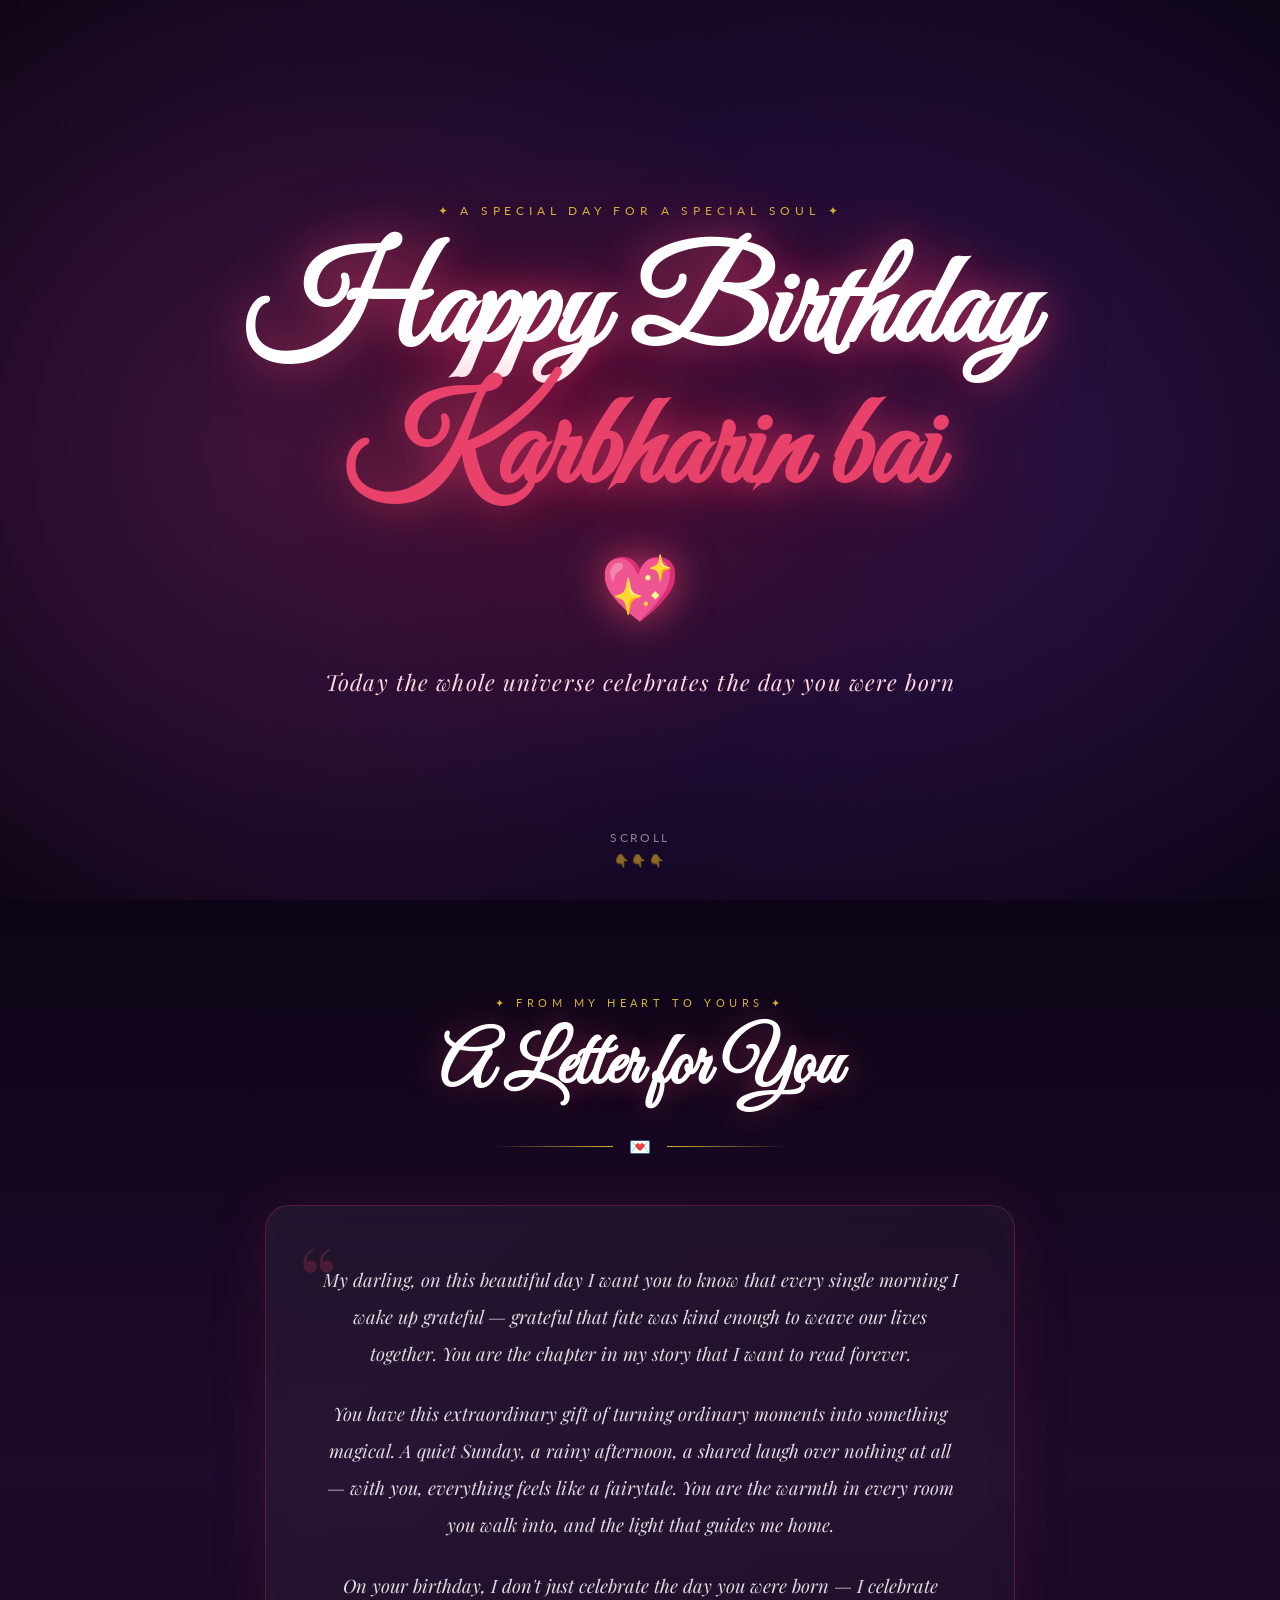
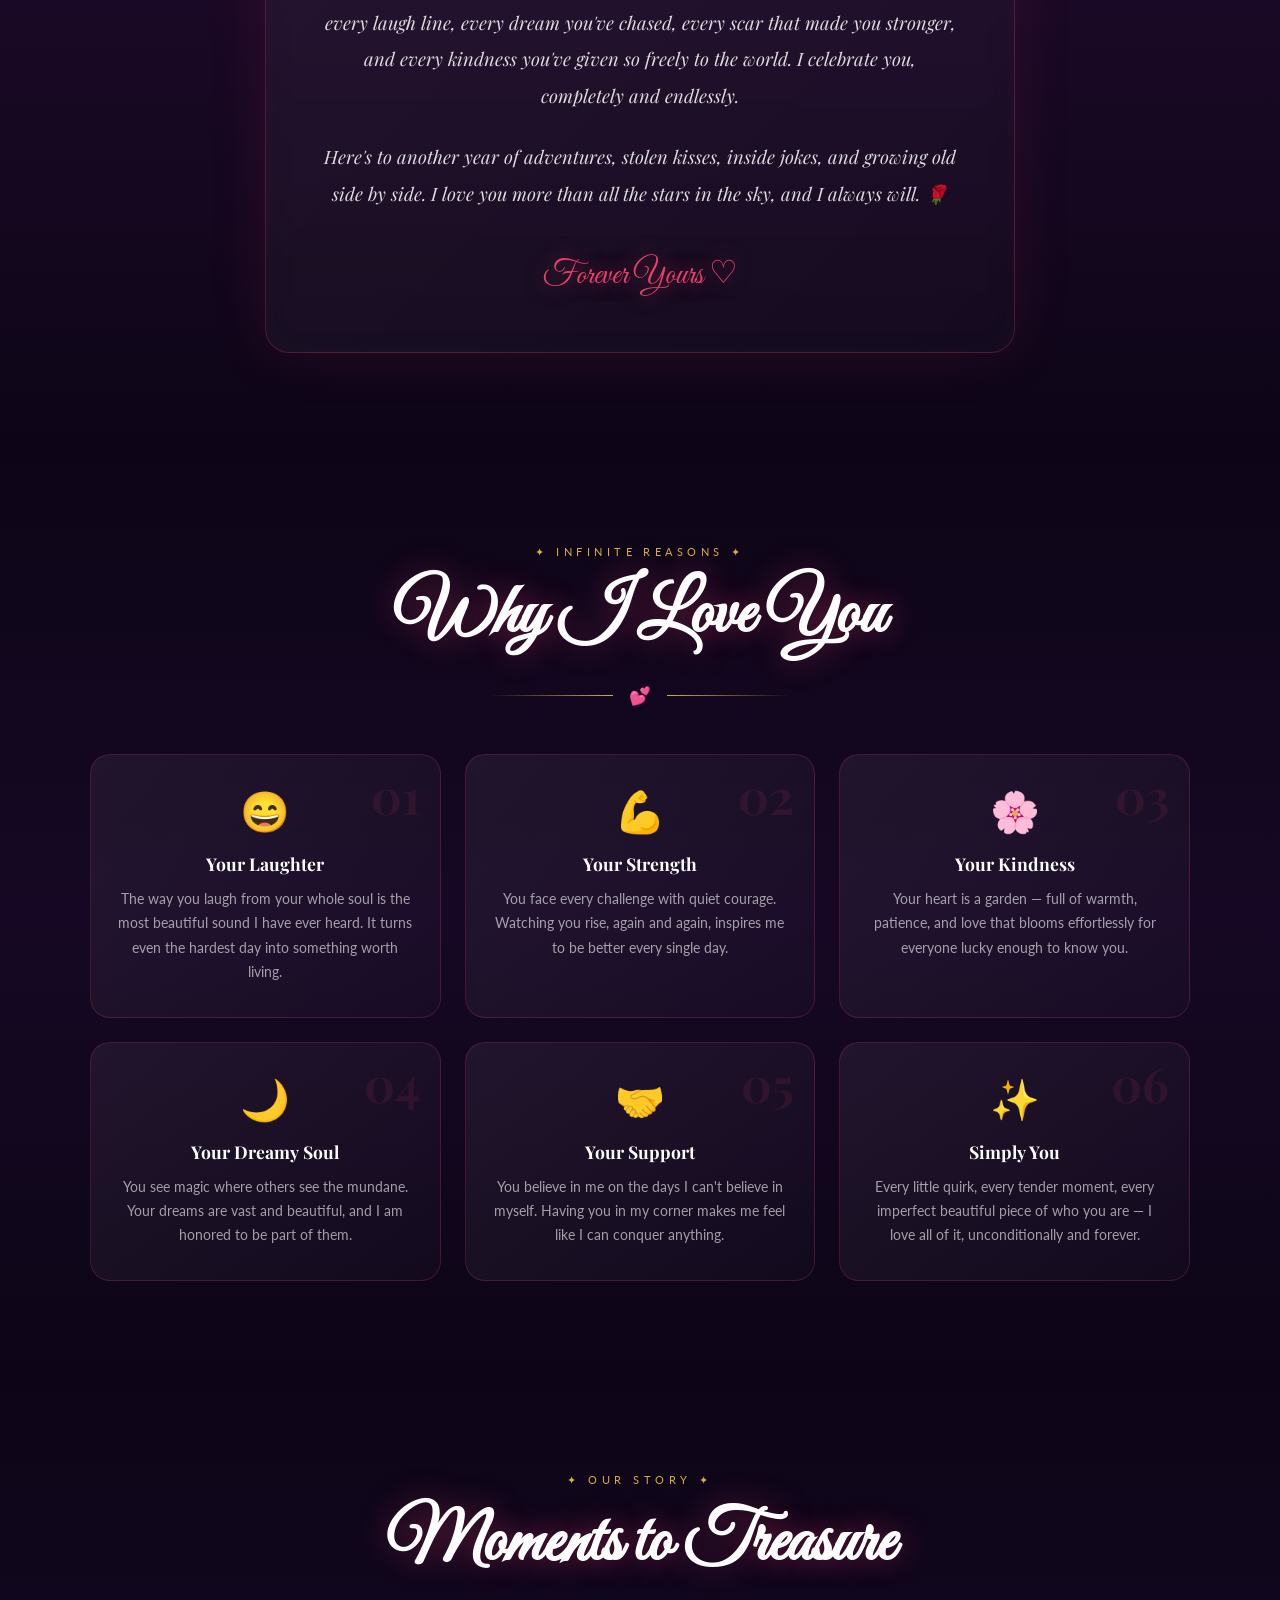
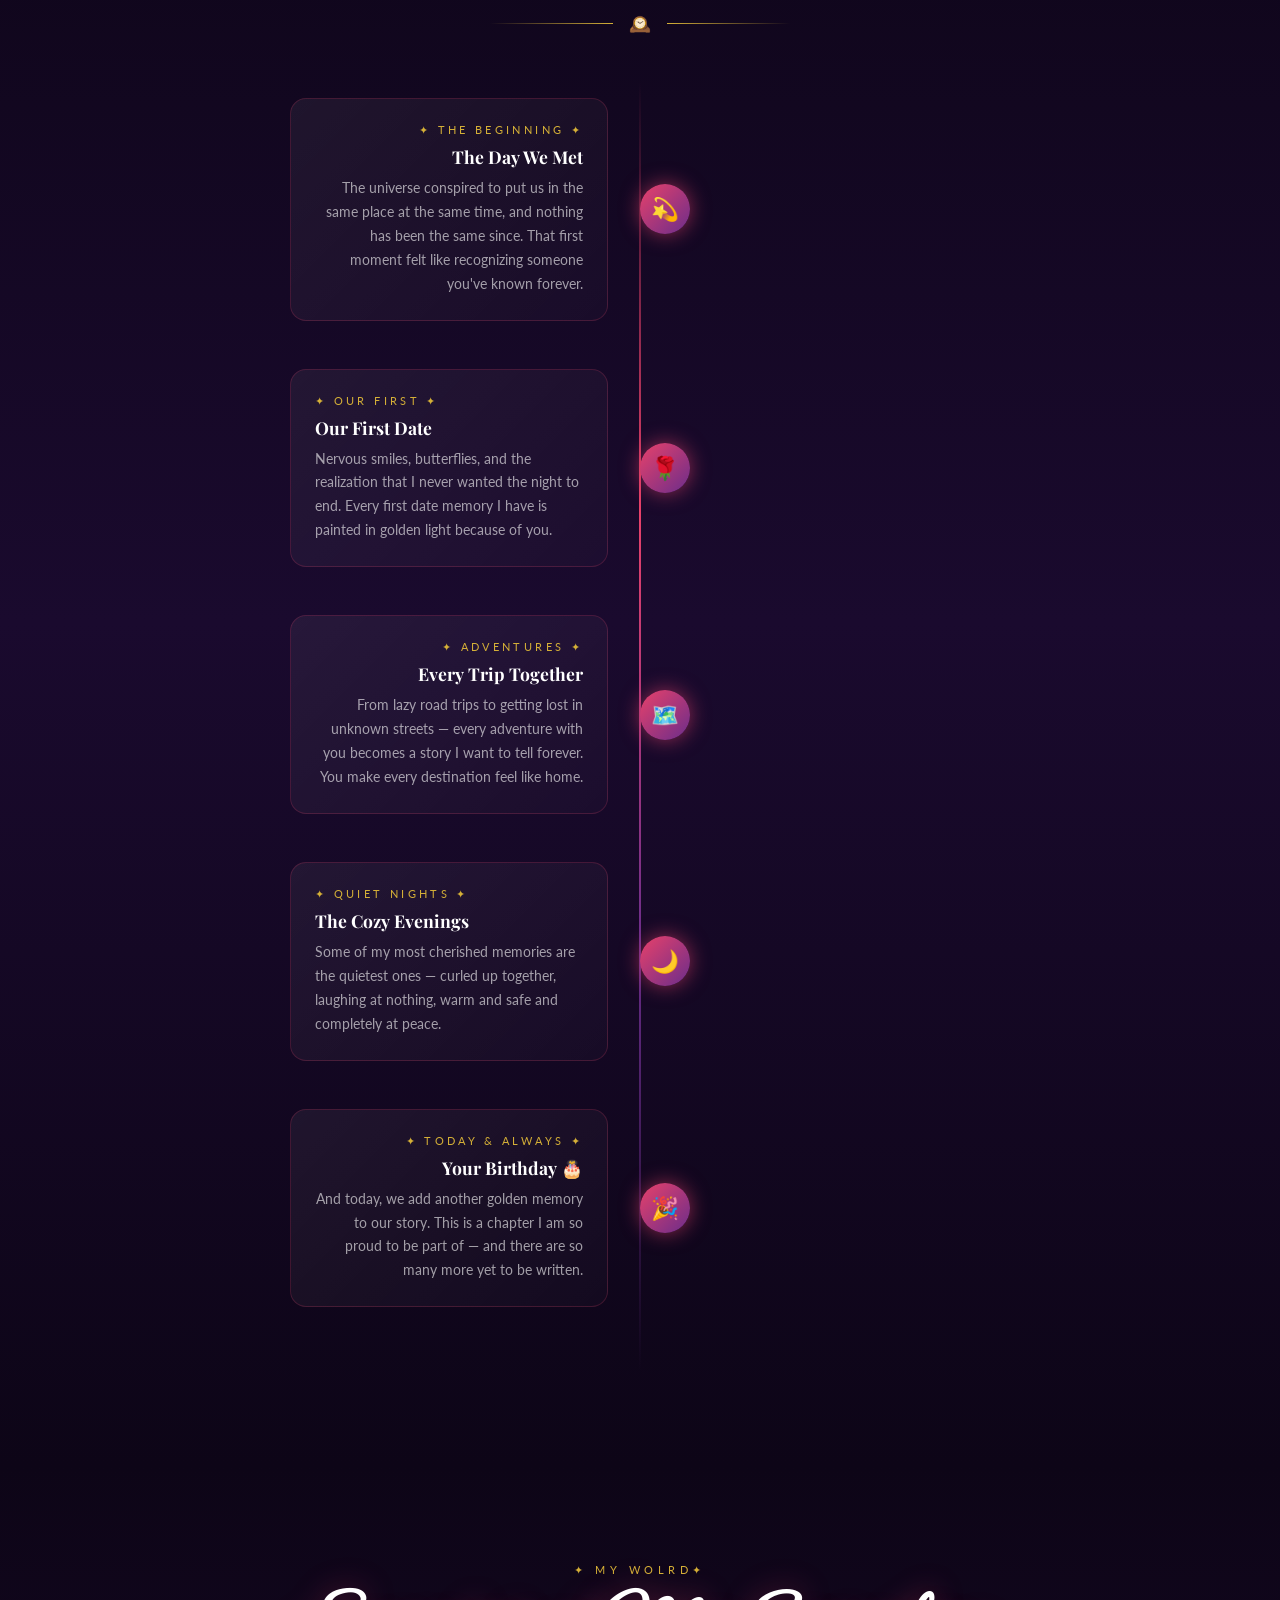
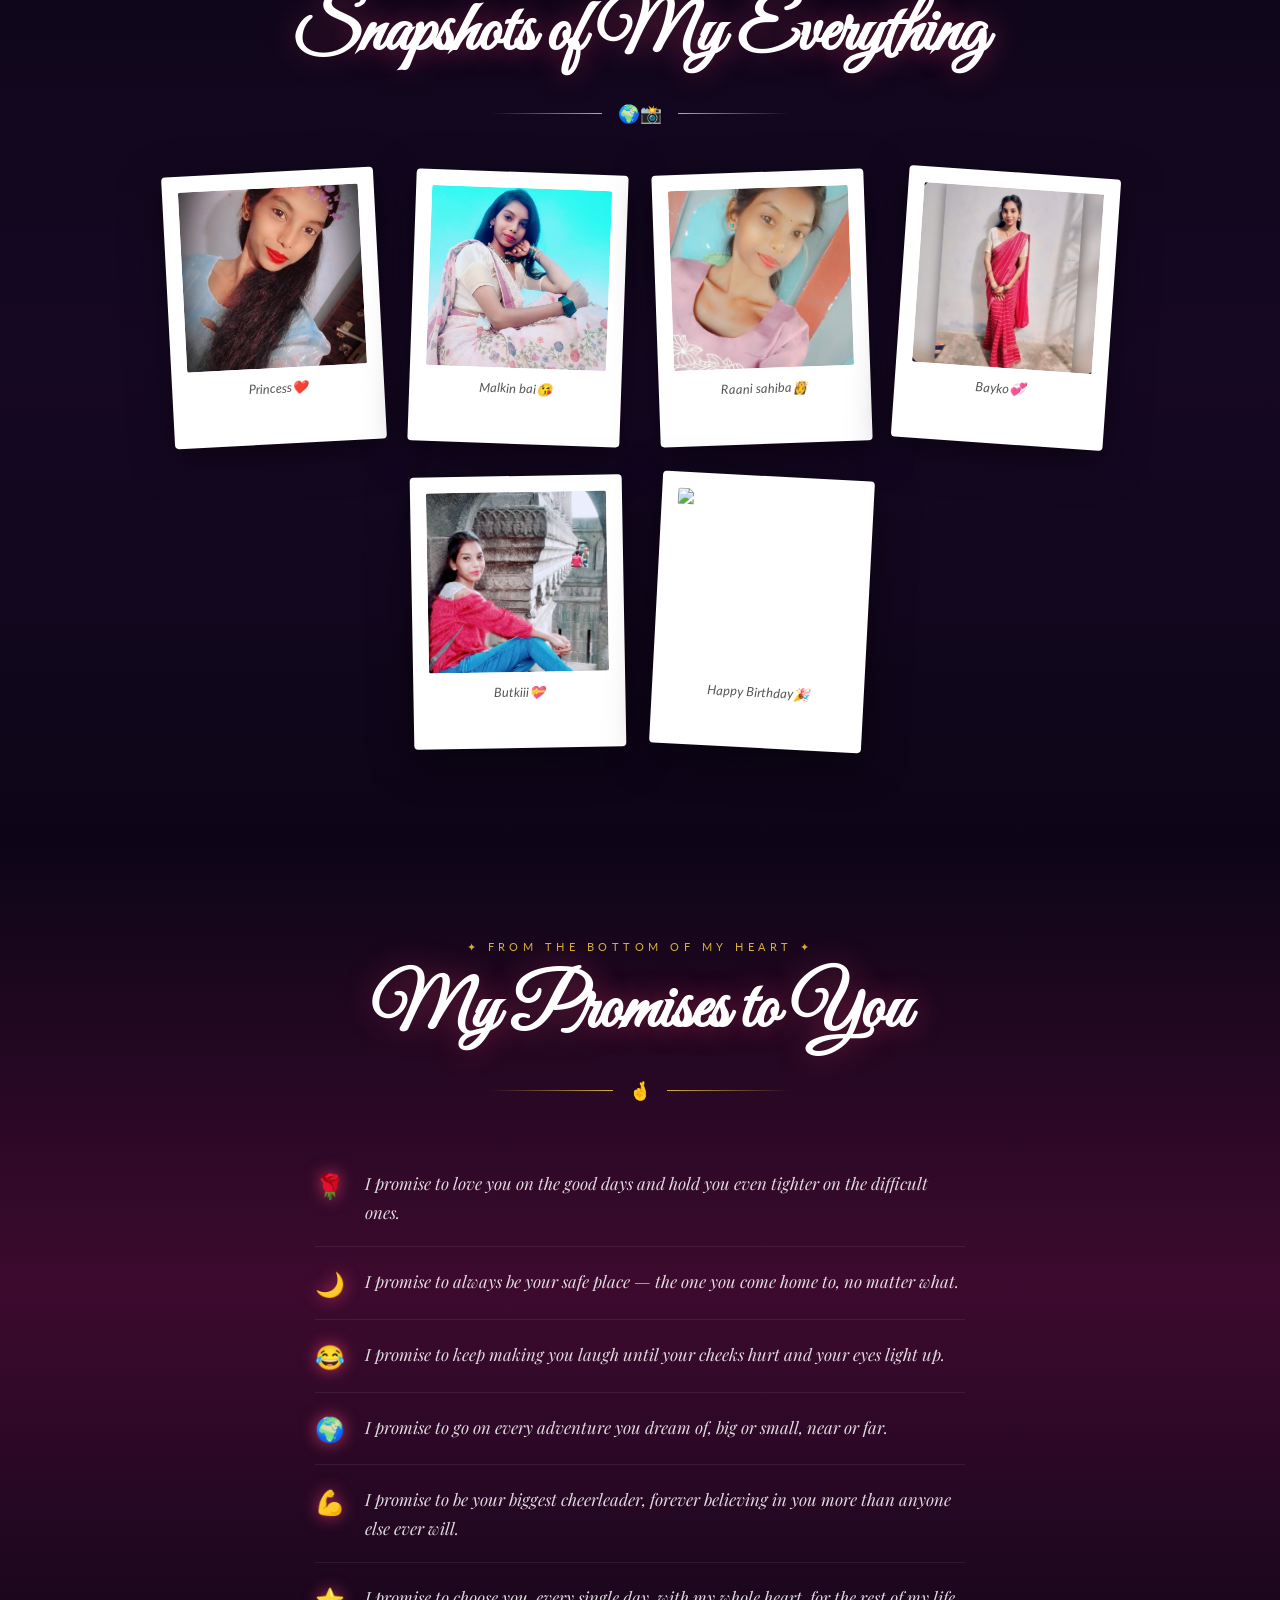
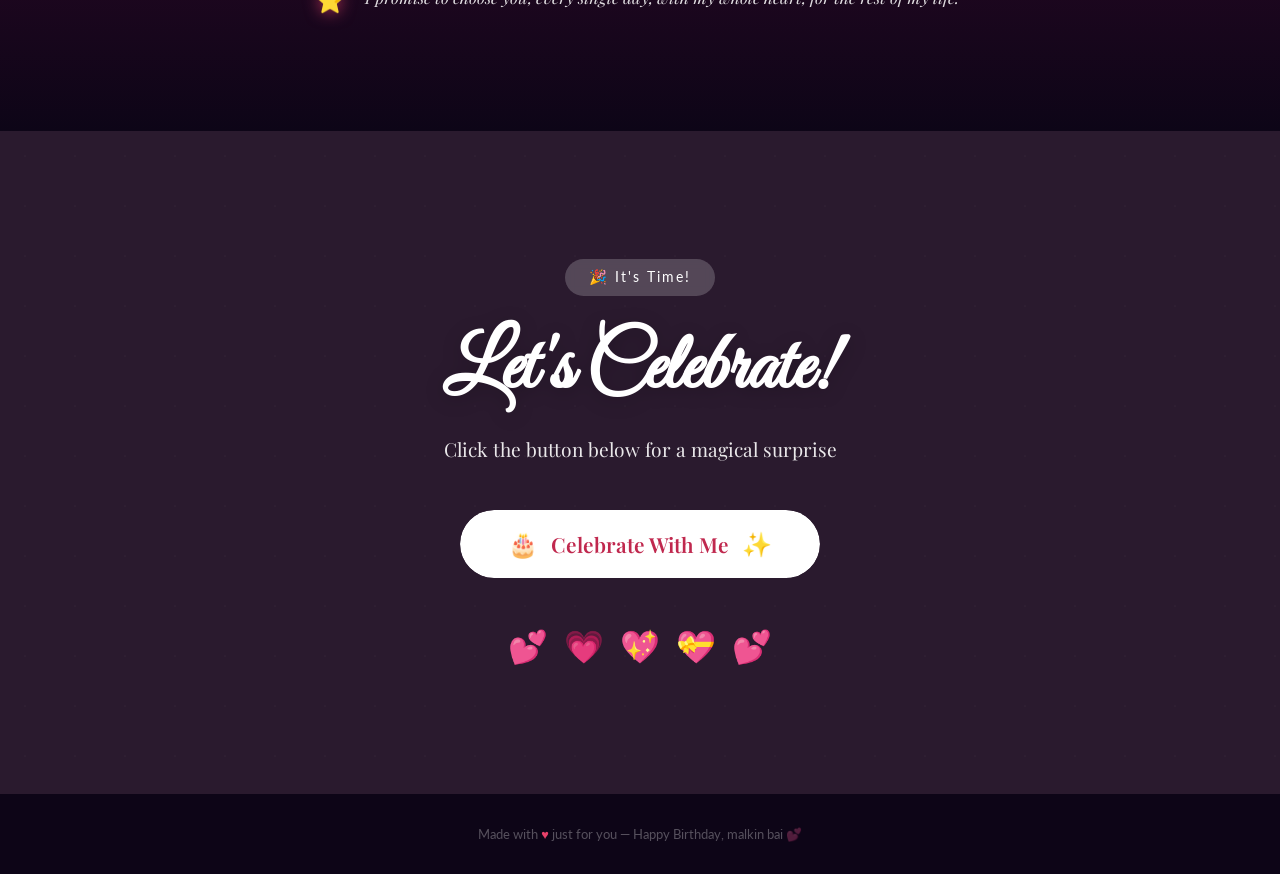
==== commit 7bcd09e4: "Update photo gallery section titles and labels" ====
--- a/index.html
+++ b/index.html
@@ -197,9 +197,9 @@
 ====================================================== -->
 <section class="section gallery-section">
   <div class="reveal">
-    <span class="section-label">✦ Our little world ✦</span>
-    <h2 class="section-title">Snapshots of Us</h2>
-    <div class="divider"><span>📸</span></div>
+    <span class="section-label">✦ My Wolrd✦</span>
+    <h2 class="section-title">Snapshots of My Everything</h2>
+    <div class="divider"><span>🌍📸</span></div>
 
     <div class="polaroid-wrap">
       <div class="polaroid">
@@ -485,4 +485,4 @@
 </script>
 
 </body>
-</html>+</html>
